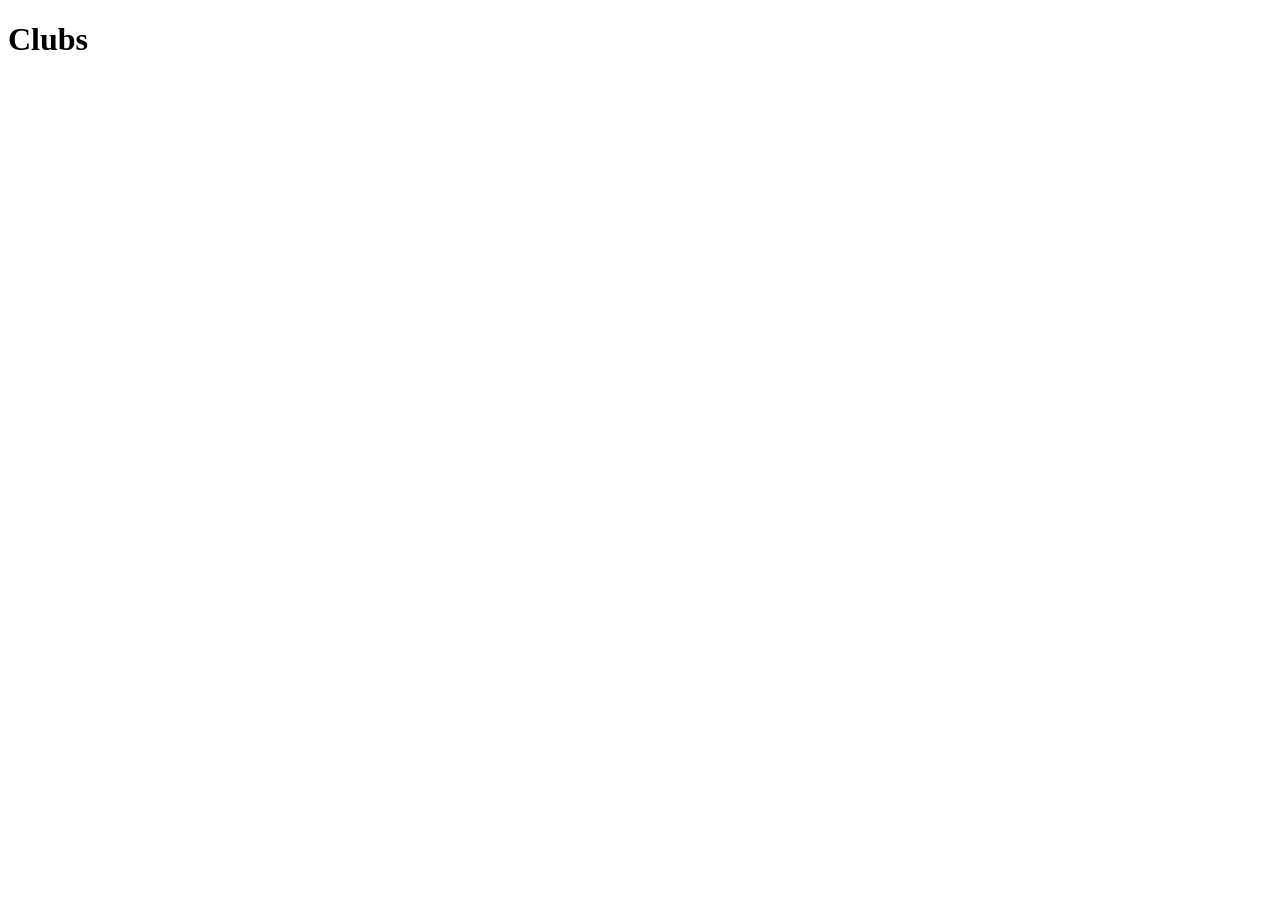
==== src/clubs.html @ 031fb576 "Add .gitignore and required folder structure" ====
<!DOCTYPE html>
<html lang="en">
<head>
    <meta charset="UTF-8">
    <meta name="viewport" content="width=device-width, initial-scale=1.0">
    <title>Clubs</title>
    <link rel="stylesheet" href="styles.css">
</head>
<body>
        <h1>Clubs</h1>
        
</body>
</html>
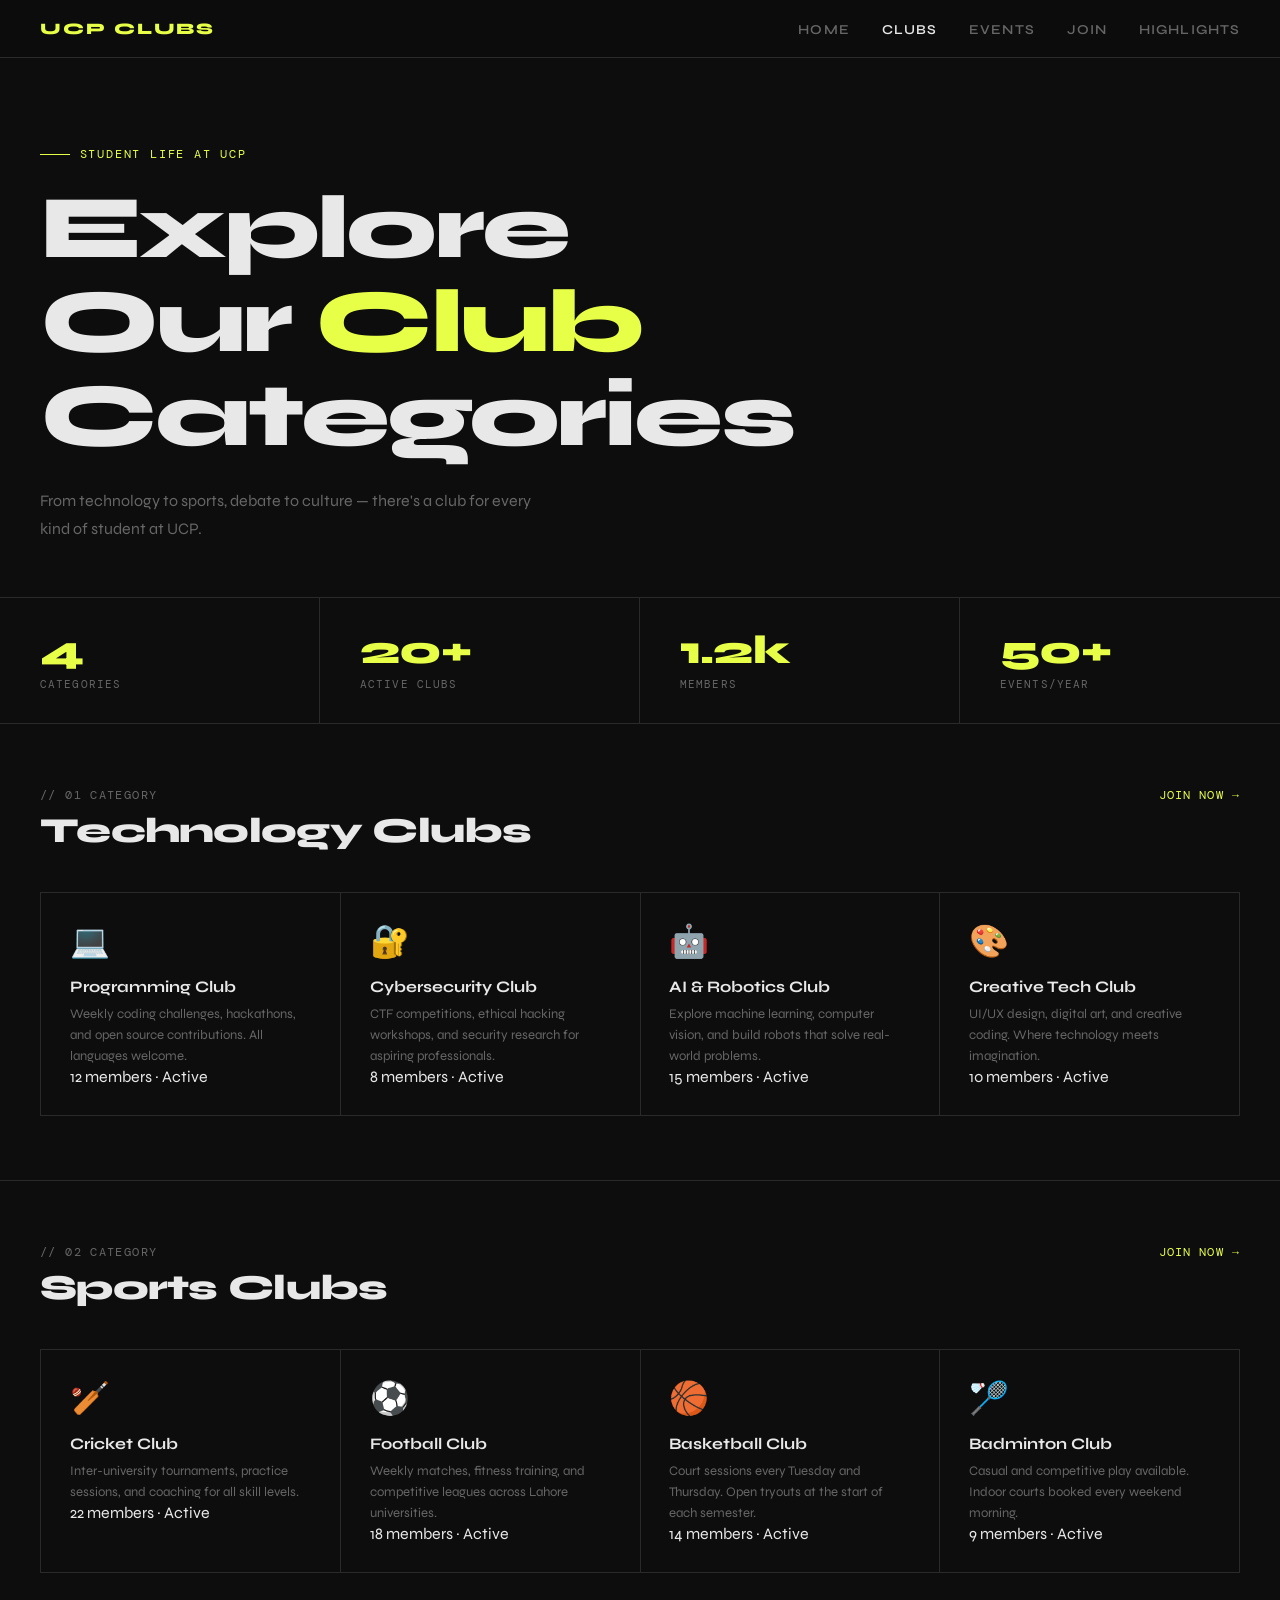
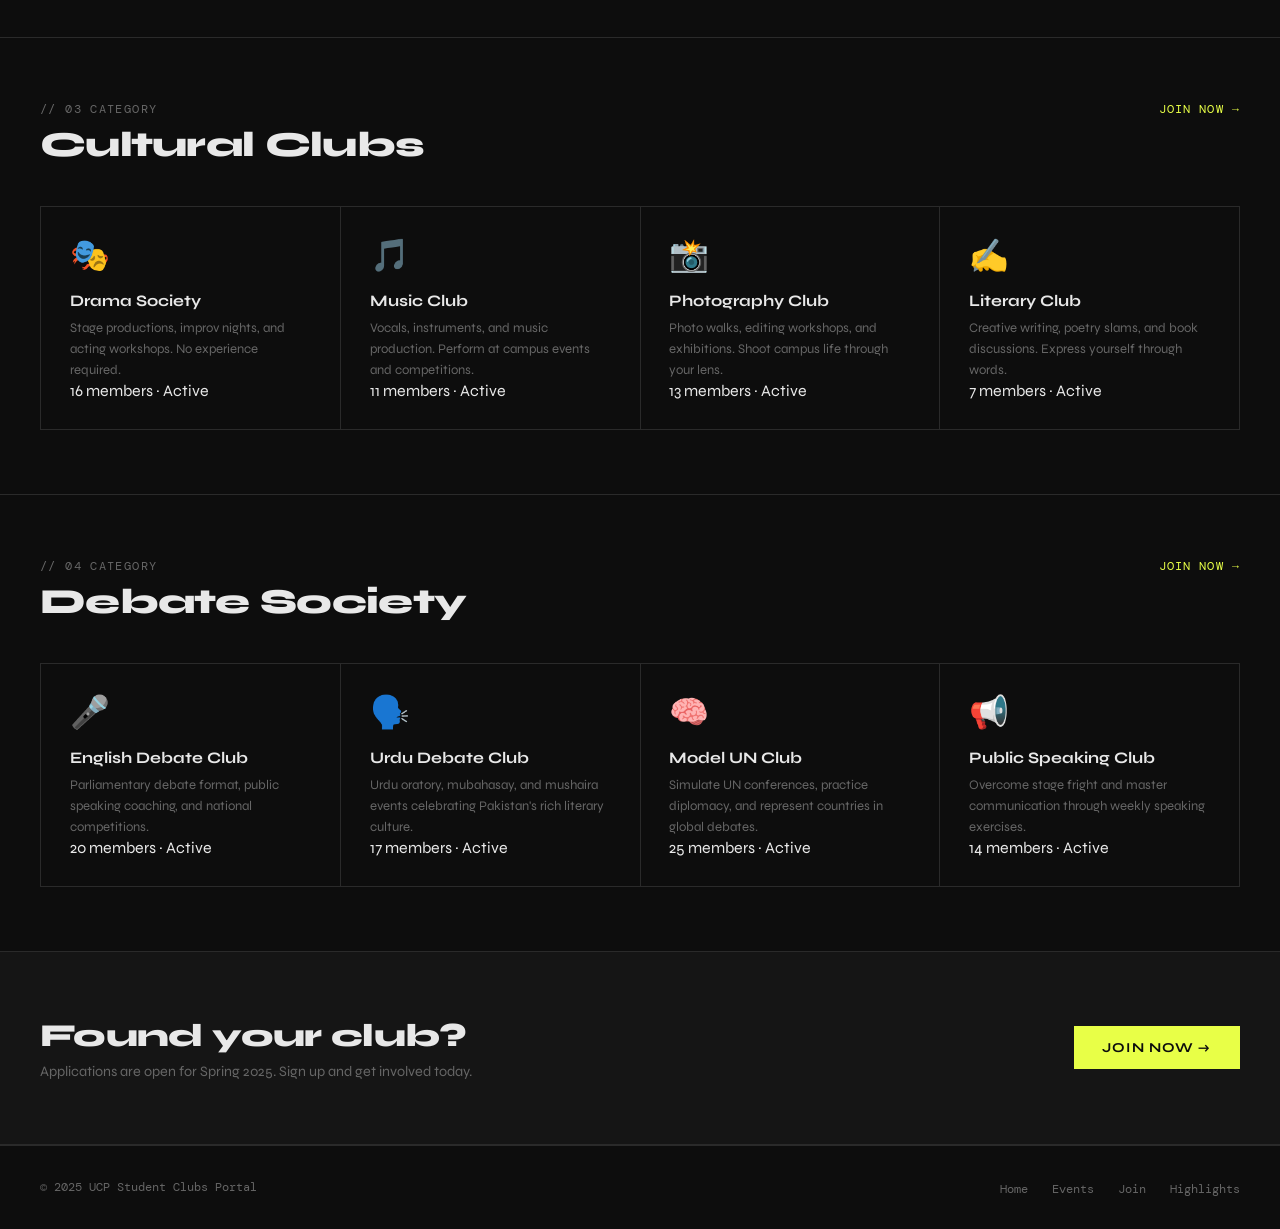
==== commit 4b92e5bb: "feat: add clubs categories page with all four sections" ====
--- a/src/clubs.html
+++ b/src/clubs.html
@@ -1,13 +1,211 @@
 <!DOCTYPE html>
 <html lang="en">
 <head>
-    <meta charset="UTF-8">
-    <meta name="viewport" content="width=device-width, initial-scale=1.0">
-    <title>Clubs</title>
-    <link rel="stylesheet" href="styles.css">
+  <meta charset="UTF-8" />
+  <meta name="viewport" content="width=device-width, initial-scale=1.0"/>
+  <title>Club Categories | UCP Clubs Portal</title>
+  <link rel="stylesheet" href="../styles/styles.css" />
+  <link href="https://fonts.googleapis.com/css2?family=DM+Mono:wght@400;500&family=Syne:wght@400;600;700;800&display=swap" rel="stylesheet"/>
 </head>
 <body>
-        <h1>Clubs</h1>
-        
+
+  <nav>
+    <a class="nav-logo" href="index.html">UCP Clubs</a>
+    <ul class="nav-links">
+      <li><a href="index.html">Home</a></li>
+      <li><a href="clubs.html" class="active">Clubs</a></li>
+      <li><a href="events.html">Events</a></li>
+      <li><a href="join.html">Join</a></li>
+      <li><a href="highlights.html">Highlights</a></li>
+    </ul>
+  </nav>
+
+  <section class="hero">
+    <p class="hero-tag">Student Life at UCP</p>
+    <h1>Explore Our <span>Club</span> Categories</h1>
+    <p class="hero-sub">From technology to sports, debate to culture — there's a club for every kind of student at UCP.</p>
+  </section>
+
+  <div class="stats-strip">
+    <div class="stat-item">
+      <div class="stat-num">4</div>
+      <div class="stat-label">Categories</div>
+    </div>
+    <div class="stat-item">
+      <div class="stat-num">20+</div>
+      <div class="stat-label">Active Clubs</div>
+    </div>
+    <div class="stat-item">
+      <div class="stat-num">1.2k</div>
+      <div class="stat-label">Members</div>
+    </div>
+    <div class="stat-item">
+      <div class="stat-num">50+</div>
+      <div class="stat-label">Events/Year</div>
+    </div>
+  </div>
+
+  <section class="section">
+    <div class="section-header">
+      <div>
+        <p class="section-tag">// 01 category</p>
+        <h2 class="section-title">Technology Clubs</h2>
+      </div>
+      <a href="join.html" class="view-all">Join Now →</a>
+    </div>
+    <div class="clubs-grid">
+      <div class="club-card">
+        <div class="club-icon">💻</div>
+        <div class="club-name">Programming Club</div>
+        <p class="club-desc">Weekly coding challenges, hackathons, and open source contributions. All languages welcome.</p>
+        <div class="club-meta">12 members · Active</div>
+      </div>
+      <div class="club-card">
+        <div class="club-icon">🔐</div>
+        <div class="club-name">Cybersecurity Club</div>
+        <p class="club-desc">CTF competitions, ethical hacking workshops, and security research for aspiring professionals.</p>
+        <div class="club-meta">8 members · Active</div>
+      </div>
+      <div class="club-card">
+        <div class="club-icon">🤖</div>
+        <div class="club-name">AI & Robotics Club</div>
+        <p class="club-desc">Explore machine learning, computer vision, and build robots that solve real-world problems.</p>
+        <div class="club-meta">15 members · Active</div>
+      </div>
+      <div class="club-card">
+        <div class="club-icon">🎨</div>
+        <div class="club-name">Creative Tech Club</div>
+        <p class="club-desc">UI/UX design, digital art, and creative coding. Where technology meets imagination.</p>
+        <div class="club-meta">10 members · Active</div>
+      </div>
+    </div>
+  </section>
+
+  <section class="section">
+    <div class="section-header">
+      <div>
+        <p class="section-tag">// 02 category</p>
+        <h2 class="section-title">Sports Clubs</h2>
+      </div>
+      <a href="join.html" class="view-all">Join Now →</a>
+    </div>
+    <div class="clubs-grid">
+      <div class="club-card">
+        <div class="club-icon">🏏</div>
+        <div class="club-name">Cricket Club</div>
+        <p class="club-desc">Inter-university tournaments, practice sessions, and coaching for all skill levels.</p>
+        <div class="club-meta">22 members · Active</div>
+      </div>
+      <div class="club-card">
+        <div class="club-icon">⚽</div>
+        <div class="club-name">Football Club</div>
+        <p class="club-desc">Weekly matches, fitness training, and competitive leagues across Lahore universities.</p>
+        <div class="club-meta">18 members · Active</div>
+      </div>
+      <div class="club-card">
+        <div class="club-icon">🏀</div>
+        <div class="club-name">Basketball Club</div>
+        <p class="club-desc">Court sessions every Tuesday and Thursday. Open tryouts at the start of each semester.</p>
+        <div class="club-meta">14 members · Active</div>
+      </div>
+      <div class="club-card">
+        <div class="club-icon">🏸</div>
+        <div class="club-name">Badminton Club</div>
+        <p class="club-desc">Casual and competitive play available. Indoor courts booked every weekend morning.</p>
+        <div class="club-meta">9 members · Active</div>
+      </div>
+    </div>
+  </section>
+
+  <section class="section">
+    <div class="section-header">
+      <div>
+        <p class="section-tag">// 03 category</p>
+        <h2 class="section-title">Cultural Clubs</h2>
+      </div>
+      <a href="join.html" class="view-all">Join Now →</a>
+    </div>
+    <div class="clubs-grid">
+      <div class="club-card">
+        <div class="club-icon">🎭</div>
+        <div class="club-name">Drama Society</div>
+        <p class="club-desc">Stage productions, improv nights, and acting workshops. No experience required.</p>
+        <div class="club-meta">16 members · Active</div>
+      </div>
+      <div class="club-card">
+        <div class="club-icon">🎵</div>
+        <div class="club-name">Music Club</div>
+        <p class="club-desc">Vocals, instruments, and music production. Perform at campus events and competitions.</p>
+        <div class="club-meta">11 members · Active</div>
+      </div>
+      <div class="club-card">
+        <div class="club-icon">📸</div>
+        <div class="club-name">Photography Club</div>
+        <p class="club-desc">Photo walks, editing workshops, and exhibitions. Shoot campus life through your lens.</p>
+        <div class="club-meta">13 members · Active</div>
+      </div>
+      <div class="club-card">
+        <div class="club-icon">✍️</div>
+        <div class="club-name">Literary Club</div>
+        <p class="club-desc">Creative writing, poetry slams, and book discussions. Express yourself through words.</p>
+        <div class="club-meta">7 members · Active</div>
+      </div>
+    </div>
+  </section>
+
+  <section class="section">
+    <div class="section-header">
+      <div>
+        <p class="section-tag">// 04 category</p>
+        <h2 class="section-title">Debate Society</h2>
+      </div>
+      <a href="join.html" class="view-all">Join Now →</a>
+    </div>
+    <div class="clubs-grid">
+      <div class="club-card">
+        <div class="club-icon">🎤</div>
+        <div class="club-name">English Debate Club</div>
+        <p class="club-desc">Parliamentary debate format, public speaking coaching, and national competitions.</p>
+        <div class="club-meta">20 members · Active</div>
+      </div>
+      <div class="club-card">
+        <div class="club-icon">🗣️</div>
+        <div class="club-name">Urdu Debate Club</div>
+        <p class="club-desc">Urdu oratory, mubahasay, and mushaira events celebrating Pakistan's rich literary culture.</p>
+        <div class="club-meta">17 members · Active</div>
+      </div>
+      <div class="club-card">
+        <div class="club-icon">🧠</div>
+        <div class="club-name">Model UN Club</div>
+        <p class="club-desc">Simulate UN conferences, practice diplomacy, and represent countries in global debates.</p>
+        <div class="club-meta">25 members · Active</div>
+      </div>
+      <div class="club-card">
+        <div class="club-icon">📢</div>
+        <div class="club-name">Public Speaking Club</div>
+        <p class="club-desc">Overcome stage fright and master communication through weekly speaking exercises.</p>
+        <div class="club-meta">14 members · Active</div>
+      </div>
+    </div>
+  </section>
+
+  <div class="cta-banner">
+    <div class="cta-text">
+      <h2>Found your club?</h2>
+      <p>Applications are open for Spring 2025. Sign up and get involved today.</p>
+    </div>
+    <a href="join.html" class="btn-primary">Join Now →</a>
+  </div>
+
+  <footer>
+    <span class="footer-text">© 2025 UCP Student Clubs Portal</span>
+    <ul class="footer-links">
+      <li><a href="index.html">Home</a></li>
+      <li><a href="events.html">Events</a></li>
+      <li><a href="join.html">Join</a></li>
+      <li><a href="highlights.html">Highlights</a></li>
+    </ul>
+  </footer>
+
 </body>
 </html>
--- a/styles/styles.css
+++ b/styles/styles.css
@@ -0,0 +1,611 @@
+body{
+    margin: 0;
+    padding: 0; 
+    font-family: Arial, sans-serif; 
+}
+
+/* ============================================
+   style.css — UCP Student Clubs Portal
+   ============================================ */
+
+*, *::before, *::after { box-sizing: border-box; margin: 0; padding: 0; }
+
+:root {
+  --bg: #0d0d0d;
+  --surface: #151515;
+  --surface2: #1c1c1c;
+  --border: #2a2a2a;
+  --accent: #e8ff47;
+  --accent2: #47ffe0;
+  --text: #e8e8e8;
+  --muted: #666;
+  --font-display: 'Syne', sans-serif;
+  --font-mono: 'DM Mono', monospace;
+}
+
+body {
+  background: var(--bg);
+  color: var(--text);
+  font-family: var(--font-display);
+  min-height: 100vh;
+  overflow-x: hidden;
+}
+
+/* ── NAV ── */
+nav {
+  display: flex;
+  justify-content: space-between;
+  align-items: center;
+  padding: 1.2rem 2.5rem;
+  border-bottom: 1px solid var(--border);
+  position: sticky;
+  top: 0;
+  background: rgba(13,13,13,0.9);
+  backdrop-filter: blur(12px);
+  z-index: 100;
+}
+
+.nav-logo {
+  font-size: 1rem;
+  font-weight: 800;
+  letter-spacing: 0.12em;
+  text-transform: uppercase;
+  color: var(--accent);
+  text-decoration: none;
+}
+
+.nav-links {
+  display: flex;
+  gap: 2rem;
+  list-style: none;
+}
+
+.nav-links a {
+  color: var(--muted);
+  text-decoration: none;
+  font-size: 0.85rem;
+  font-weight: 600;
+  letter-spacing: 0.08em;
+  text-transform: uppercase;
+  transition: color 0.2s;
+}
+
+.nav-links a:hover,
+.nav-links a.active { color: var(--text); }
+
+/* ── HERO ── */
+.hero {
+  padding: 5rem 2.5rem 3rem;
+  border-bottom: 1px solid var(--border);
+  position: relative;
+  overflow: hidden;
+  min-height: 60vh;
+  display: flex;
+  flex-direction: column;
+  justify-content: center;
+}
+
+.hero::before {
+  content: attr(data-bg-text);
+  position: absolute;
+  top: 50%;
+  left: 50%;
+  transform: translate(-50%, -50%);
+  font-size: clamp(6rem, 20vw, 18rem);
+  font-weight: 800;
+  color: rgba(232,255,71,0.03);
+  letter-spacing: -0.02em;
+  white-space: nowrap;
+  pointer-events: none;
+  user-select: none;
+}
+
+.hero-tag {
+  font-family: var(--font-mono);
+  font-size: 0.75rem;
+  color: var(--accent);
+  letter-spacing: 0.15em;
+  text-transform: uppercase;
+  margin-bottom: 1.2rem;
+  display: flex;
+  align-items: center;
+  gap: 0.6rem;
+}
+
+.hero-tag::before {
+  content: '';
+  width: 30px;
+  height: 1px;
+  background: var(--accent);
+}
+
+h1 {
+  font-size: clamp(2.4rem, 7vw, 6rem);
+  font-weight: 800;
+  line-height: 1.05;
+  letter-spacing: -0.03em;
+  max-width: 800px;
+}
+
+h1 span { color: var(--accent); }
+
+.hero-sub {
+  margin-top: 1.5rem;
+  color: var(--muted);
+  font-size: 1rem;
+  max-width: 500px;
+  line-height: 1.7;
+}
+
+.hero-cta {
+  margin-top: 2.5rem;
+  display: flex;
+  gap: 1rem;
+  flex-wrap: wrap;
+}
+
+/* ── BUTTONS ── */
+.btn-primary {
+  font-family: var(--font-display);
+  font-size: 0.85rem;
+  font-weight: 700;
+  letter-spacing: 0.08em;
+  text-transform: uppercase;
+  color: var(--bg);
+  background: var(--accent);
+  border: none;
+  padding: 0.8rem 1.8rem;
+  cursor: pointer;
+  text-decoration: none;
+  display: inline-block;
+  transition: opacity 0.2s;
+}
+
+.btn-primary:hover { opacity: 0.85; }
+
+.btn-outline {
+  font-family: var(--font-display);
+  font-size: 0.85rem;
+  font-weight: 700;
+  letter-spacing: 0.08em;
+  text-transform: uppercase;
+  color: var(--text);
+  background: transparent;
+  border: 1px solid var(--border);
+  padding: 0.8rem 1.8rem;
+  cursor: pointer;
+  text-decoration: none;
+  display: inline-block;
+  transition: border-color 0.2s;
+}
+
+.btn-outline:hover { border-color: var(--text); }
+
+/* ── STATS STRIP ── */
+.stats-strip {
+  display: grid;
+  grid-template-columns: repeat(4, 1fr);
+  border-bottom: 1px solid var(--border);
+}
+
+.stat-item {
+  padding: 2rem 2.5rem;
+  border-right: 1px solid var(--border);
+}
+
+.stat-item:last-child { border-right: none; }
+
+.stat-num {
+  font-size: 2.5rem;
+  font-weight: 800;
+  color: var(--accent);
+  line-height: 1;
+  letter-spacing: -0.02em;
+}
+
+.stat-label {
+  font-family: var(--font-mono);
+  font-size: 0.7rem;
+  color: var(--muted);
+  text-transform: uppercase;
+  letter-spacing: 0.1em;
+  margin-top: 0.4rem;
+}
+
+/* ── SECTIONS ── */
+.section {
+  padding: 4rem 2.5rem;
+  border-bottom: 1px solid var(--border);
+}
+
+.section-header {
+  display: flex;
+  justify-content: space-between;
+  align-items: baseline;
+  margin-bottom: 2.5rem;
+}
+
+.section-tag {
+  font-family: var(--font-mono);
+  font-size: 0.72rem;
+  color: var(--muted);
+  text-transform: uppercase;
+  letter-spacing: 0.12em;
+  margin-bottom: 0.4rem;
+}
+
+.section-title {
+  font-size: clamp(1.6rem, 3vw, 2.2rem);
+  font-weight: 800;
+  letter-spacing: -0.02em;
+}
+
+.section-count {
+  font-family: var(--font-mono);
+  font-size: 0.72rem;
+  color: var(--muted);
+}
+
+.view-all {
+  font-family: var(--font-mono);
+  font-size: 0.72rem;
+  color: var(--accent);
+  text-decoration: none;
+  letter-spacing: 0.1em;
+  text-transform: uppercase;
+  transition: opacity 0.2s;
+}
+
+.view-all:hover { opacity: 0.7; }
+
+/* ── CLUBS GRID ── */
+.clubs-grid {
+  display: grid;
+  grid-template-columns: repeat(auto-fill, minmax(260px, 1fr));
+  gap: 1px;
+  background: var(--border);
+  border: 1px solid var(--border);
+}
+
+.club-card {
+  background: var(--bg);
+  padding: 1.8rem;
+  transition: background 0.2s;
+  text-decoration: none;
+  color: inherit;
+  display: block;
+}
+
+.club-card:hover { background: var(--surface); }
+
+.club-icon { font-size: 2rem; margin-bottom: 1rem; }
+.club-name { font-size: 1rem; font-weight: 700; margin-bottom: 0.5rem; }
+.club-desc { font-size: 0.82rem; color: var(--muted); line-height: 1.6; }
+
+/* ── WHY JOIN GRID ── */
+.why-grid {
+  display: grid;
+  grid-template-columns: repeat(3, 1fr);
+  gap: 1px;
+  background: var(--border);
+  border: 1px solid var(--border);
+}
+
+.why-card { background: var(--bg); padding: 2rem; }
+
+.why-num {
+  font-family: var(--font-mono);
+  font-size: 0.7rem;
+  color: var(--accent);
+  letter-spacing: 0.12em;
+  margin-bottom: 1rem;
+}
+
+.why-title { font-size: 1.05rem; font-weight: 700; margin-bottom: 0.6rem; }
+.why-desc { font-size: 0.83rem; color: var(--muted); line-height: 1.65; }
+
+/* ── CTA BANNER ── */
+.cta-banner {
+  padding: 4rem 2.5rem;
+  display: flex;
+  justify-content: space-between;
+  align-items: center;
+  gap: 2rem;
+  flex-wrap: wrap;
+  border-bottom: 1px solid var(--border);
+  background: var(--surface);
+}
+
+.cta-text h2 {
+  font-size: clamp(1.5rem, 3vw, 2rem);
+  font-weight: 800;
+  letter-spacing: -0.02em;
+}
+
+.cta-text p { color: var(--muted); font-size: 0.9rem; margin-top: 0.5rem; }
+
+/* ── FILTER BAR ── */
+.filter-bar {
+  padding: 1.5rem 2.5rem;
+  border-bottom: 1px solid var(--border);
+  display: flex;
+  gap: 0.75rem;
+  flex-wrap: wrap;
+  align-items: center;
+}
+
+.filter-label {
+  font-family: var(--font-mono);
+  font-size: 0.7rem;
+  color: var(--muted);
+  letter-spacing: 0.1em;
+  text-transform: uppercase;
+  margin-right: 0.5rem;
+}
+
+.filter-btn {
+  padding: 0.4rem 1rem;
+  border: 1px solid var(--border);
+  background: transparent;
+  color: var(--muted);
+  font-family: var(--font-display);
+  font-size: 0.8rem;
+  font-weight: 600;
+  cursor: pointer;
+  border-radius: 2px;
+  transition: all 0.2s;
+  text-transform: uppercase;
+  letter-spacing: 0.05em;
+}
+
+.filter-btn:hover,
+.filter-btn.active {
+  border-color: var(--accent);
+  color: var(--accent);
+  background: rgba(232,255,71,0.05);
+}
+
+/* ── EVENTS ── */
+.events-section { padding: 3rem 2.5rem; }
+
+.events-grid {
+  display: grid;
+  grid-template-columns: repeat(auto-fill, minmax(320px, 1fr));
+  gap: 1px;
+  background: var(--border);
+  border: 1px solid var(--border);
+}
+
+.event-card {
+  background: var(--bg);
+  padding: 2rem;
+  display: flex;
+  flex-direction: column;
+  gap: 1rem;
+  transition: background 0.2s;
+  position: relative;
+  overflow: hidden;
+}
+
+.event-card::after {
+  content: '';
+  position: absolute;
+  bottom: 0; left: 0;
+  width: 0; height: 2px;
+  background: var(--accent);
+  transition: width 0.3s ease;
+}
+
+.event-card:hover { background: var(--surface); }
+.event-card:hover::after { width: 100%; }
+
+.featured-card {
+  grid-column: 1 / -1;
+  display: grid;
+  grid-template-columns: 1fr 1fr;
+  padding: 0;
+  gap: 0;
+}
+
+.featured-content {
+  padding: 2rem;
+  display: flex;
+  flex-direction: column;
+  gap: 1rem;
+}
+
+.featured-badge {
+  font-family: var(--font-mono);
+  font-size: 0.65rem;
+  letter-spacing: 0.15em;
+  text-transform: uppercase;
+  color: var(--accent);
+}
+
+.featured-visual {
+  background: linear-gradient(135deg, rgba(232,255,71,0.08) 0%, rgba(71,255,224,0.04) 100%);
+  border-left: 1px solid var(--border);
+  display: flex;
+  align-items: center;
+  justify-content: center;
+  min-height: 220px;
+  position: relative;
+  overflow: hidden;
+}
+
+.featured-visual::before {
+  content: '';
+  position: absolute;
+  width: 200px; height: 200px;
+  border: 1px solid rgba(232,255,71,0.1);
+  border-radius: 50%;
+  animation: pulse 3s ease-in-out infinite;
+}
+
+.featured-visual::after {
+  content: '';
+  position: absolute;
+  width: 120px; height: 120px;
+  border: 1px solid rgba(232,255,71,0.15);
+  border-radius: 50%;
+  animation: pulse 3s ease-in-out infinite 1s;
+}
+
+.featured-icon { font-size: 3.5rem; z-index: 1; }
+
+@keyframes pulse {
+  0%, 100% { transform: scale(1); opacity: 0.5; }
+  50% { transform: scale(1.1); opacity: 1; }
+}
+
+.card-top {
+  display: flex;
+  justify-content: space-between;
+  align-items: flex-start;
+}
+
+.event-date {
+  display: flex;
+  flex-direction: column;
+  align-items: center;
+  background: var(--surface2);
+  border: 1px solid var(--border);
+  padding: 0.6rem 0.9rem;
+  min-width: 56px;
+  text-align: center;
+}
+
+.date-day {
+  font-size: 1.6rem;
+  font-weight: 800;
+  line-height: 1;
+  color: var(--accent);
+}
+
+.date-month {
+  font-family: var(--font-mono);
+  font-size: 0.65rem;
+  color: var(--muted);
+  text-transform: uppercase;
+  letter-spacing: 0.1em;
+  margin-top: 0.2rem;
+}
+
+.event-tag {
+  font-family: var(--font-mono);
+  font-size: 0.65rem;
+  letter-spacing: 0.1em;
+  text-transform: uppercase;
+  padding: 0.3rem 0.6rem;
+  border-radius: 2px;
+}
+
+.tag-workshop  { background: rgba(71,255,224,0.1);  color: var(--accent2); border: 1px solid rgba(71,255,224,0.2); }
+.tag-competition { background: rgba(232,255,71,0.1); color: var(--accent);  border: 1px solid rgba(232,255,71,0.2); }
+.tag-meetup    { background: rgba(255,100,100,0.1);  color: #ff6464;        border: 1px solid rgba(255,100,100,0.2); }
+.tag-seminar   { background: rgba(160,100,255,0.1);  color: #c084fc;        border: 1px solid rgba(160,100,255,0.2); }
+.tag-social    { background: rgba(255,165,0,0.1);    color: orange;         border: 1px solid rgba(255,165,0,0.2); }
+
+.event-title { font-size: 1.15rem; font-weight: 700; line-height: 1.3; letter-spacing: -0.01em; }
+.featured-content .event-title { font-size: 1.6rem; }
+
+.event-meta { display: flex; flex-direction: column; gap: 0.35rem; }
+
+.meta-item {
+  font-family: var(--font-mono);
+  font-size: 0.72rem;
+  color: var(--muted);
+  display: flex;
+  align-items: center;
+  gap: 0.4rem;
+}
+
+.event-desc { font-size: 0.88rem; color: var(--muted); line-height: 1.65; flex: 1; }
+
+.card-footer {
+  display: flex;
+  justify-content: space-between;
+  align-items: center;
+  padding-top: 1rem;
+  border-top: 1px solid var(--border);
+}
+
+.spots { font-family: var(--font-mono); font-size: 0.7rem; color: var(--muted); }
+.spots span { color: var(--text); }
+
+.register-btn {
+  font-family: var(--font-display);
+  font-size: 0.75rem;
+  font-weight: 700;
+  letter-spacing: 0.08em;
+  text-transform: uppercase;
+  color: var(--bg);
+  background: var(--accent);
+  border: none;
+  padding: 0.45rem 1rem;
+  cursor: pointer;
+  transition: opacity 0.2s;
+}
+
+.register-btn:hover { opacity: 0.85; }
+.register-btn.full { background: var(--border); color: var(--muted); cursor: not-allowed; }
+
+/* ── FOOTER ── */
+footer {
+  border-top: 1px solid var(--border);
+  padding: 2rem 2.5rem;
+  display: flex;
+  justify-content: space-between;
+  align-items: center;
+  flex-wrap: wrap;
+  gap: 1rem;
+}
+
+.footer-text { font-family: var(--font-mono); font-size: 0.72rem; color: var(--muted); }
+
+.footer-links { display: flex; gap: 1.5rem; list-style: none; }
+
+.footer-links a {
+  font-family: var(--font-mono);
+  font-size: 0.72rem;
+  color: var(--muted);
+  text-decoration: none;
+  transition: color 0.2s;
+}
+
+.footer-links a:hover { color: var(--text); }
+
+/* ── MEDIA QUERIES ── */
+@media (max-width: 768px) {
+  nav { padding: 1rem 1.25rem; }
+  .nav-links { gap: 1.2rem; }
+  .nav-links a { font-size: 0.75rem; }
+
+  .hero { padding: 3rem 1.25rem 2rem; min-height: auto; }
+
+  .stats-strip { grid-template-columns: repeat(2, 1fr); }
+  .stat-item:nth-child(2) { border-right: none; }
+
+  .section { padding: 2.5rem 1.25rem; }
+  .why-grid { grid-template-columns: 1fr; }
+
+  .cta-banner { flex-direction: column; align-items: flex-start; padding: 2.5rem 1.25rem; }
+
+  .filter-bar { padding: 1rem 1.25rem; }
+  .events-section { padding: 2rem 1.25rem; }
+  .events-grid { grid-template-columns: 1fr; }
+
+  .featured-card { grid-template-columns: 1fr; }
+  .featured-visual { display: none; }
+
+  footer { flex-direction: column; align-items: flex-start; padding: 1.5rem 1.25rem; }
+}
+
+@media (max-width: 480px) {
+  h1 { font-size: 2rem; }
+  .nav-links { gap: 0.8rem; }
+  .nav-links a { font-size: 0.72rem; }
+  .stats-strip { grid-template-columns: 1fr 1fr; }
+  .clubs-grid { grid-template-columns: 1fr; }
+  .event-card { padding: 1.25rem; }
+}
